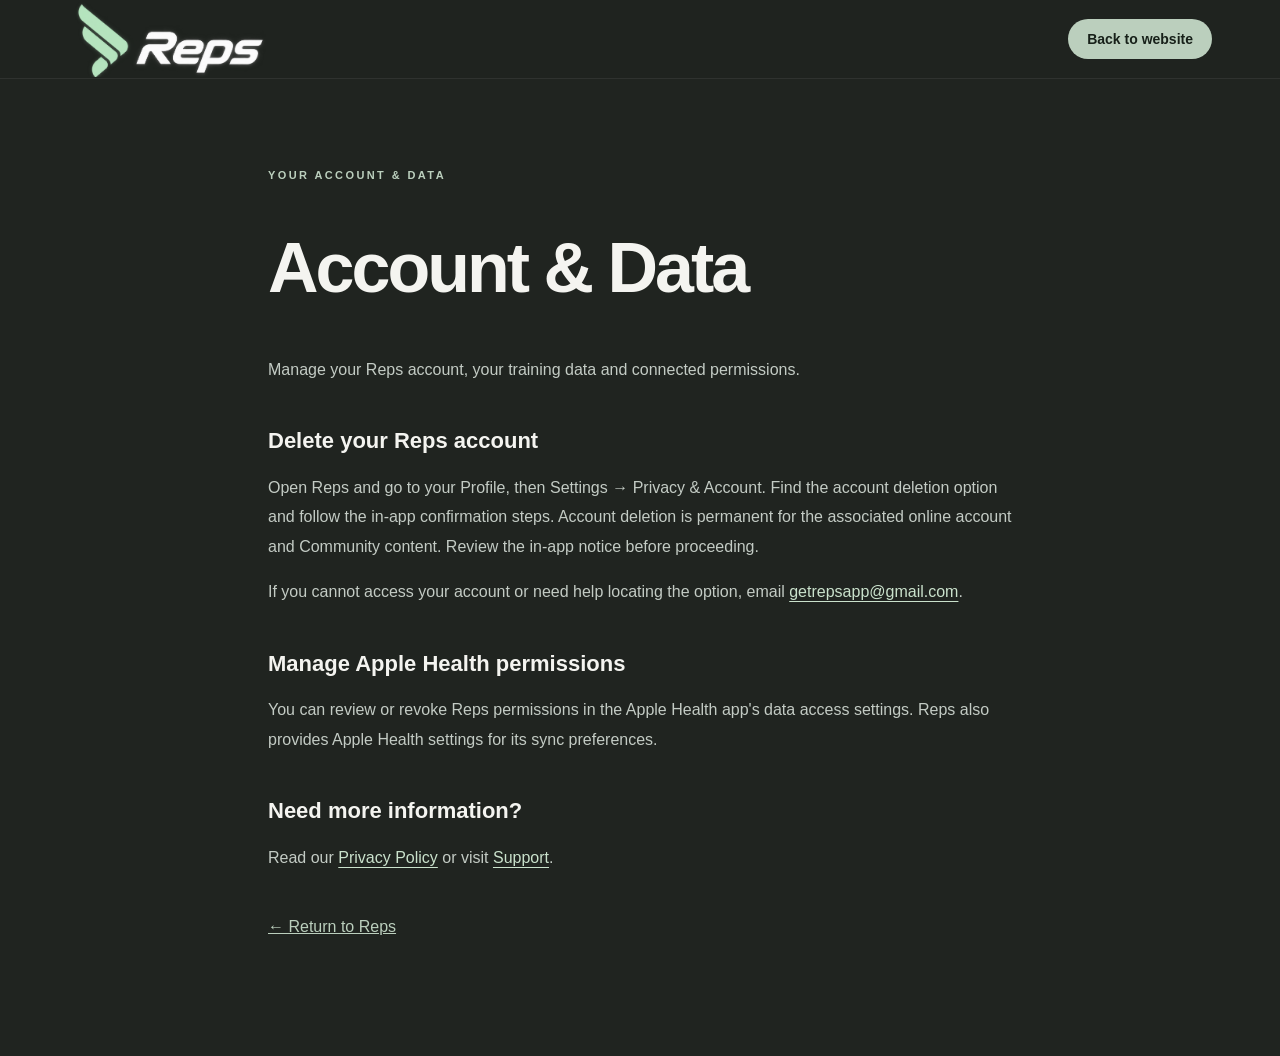
==== account.html @ 3c1cfc09 "Add files via upload" ====
<!DOCTYPE html>
<html lang="en-AU"><head><meta charset="utf-8"/><meta content="width=device-width,initial-scale=1" name="viewport"/><title>Account &amp; Data — Reps</title><link href="styles.css" rel="stylesheet"/></head><body><header class="site-header"><div class="wrap nav"><a class="wordmark" href="index.html"><img alt="Reps" class="nav-logo" src="assets/reps-wordmark-clean.png"/></a><a class="pill small" href="index.html">Back to website</a></div></header><main class="simple-page"><div class="eyebrow">YOUR ACCOUNT &amp; DATA</div><h1>Account &amp; Data</h1><p>Manage your Reps account, your training data and connected permissions.</p><h2>Delete your Reps account</h2><p>Open Reps and go to your Profile, then Settings → Privacy &amp; Account. Find the account deletion option and follow the in-app confirmation steps. Account deletion is permanent for the associated online account and Community content. Review the in-app notice before proceeding.</p><p>If you cannot access your account or need help locating the option, email <a href="mailto:getrepsapp@gmail.com?subject=Reps%20Account%20Deletion">getrepsapp@gmail.com</a>.</p><h2>Manage Apple Health permissions</h2><p>You can review or revoke Reps permissions in the Apple Health app's data access settings. Reps also provides Apple Health settings for its sync preferences.</p><h2>Need more information?</h2><p>Read our <a href="privacy.html">Privacy Policy</a> or visit <a href="support.html">Support</a>.</p><a class="back" href="index.html">← Return to Reps</a></main><script src="script.js"></script></body></html>
---- styles.css ----
:root{--bg:#202420;--surface:#2b302c;--surface2:#373d38;--sage:#bbcfbd;--text:#f4f4f0;--muted:#abb4ac;--line:#475048;--gold:#e1ba67}*{box-sizing:border-box}html{scroll-behavior:smooth}body{margin:0;background:var(--bg);color:var(--text);font-family:Inter,-apple-system,BlinkMacSystemFont,"Segoe UI",sans-serif;-webkit-font-smoothing:antialiased}a{color:inherit;text-decoration:none}button,a{outline-offset:4px}.wrap{max-width:1200px;margin:auto;padding:0 28px}.site-header{position:sticky;top:0;z-index:10;background:#202420e9;backdrop-filter:blur(18px);border-bottom:1px solid #ffffff12}.nav{height:78px;display:flex;align-items:center;justify-content:space-between;gap:20px}.wordmark{display:flex;align-items:center;gap:11px}.brand-icon{font-size:27px;color:var(--sage);transform:rotate(-28deg)}.brand-italic{font-size:34px;font-weight:900;font-style:italic;letter-spacing:-2.5px}.nav nav{display:flex;gap:31px;color:#d9dfda;font-size:14px}.nav nav a:hover,.footer-links a:hover{color:var(--sage)}.pill{display:inline-flex;gap:24px;align-items:center;justify-content:center;background:var(--sage);border-radius:100px;padding:16px 25px;font-weight:800;font-size:14px;color:#172019;transition:transform .15s,background .15s}.pill:hover{transform:translateY(-2px);background:#d7e5d8}.pill.small{padding:12px 19px}.pill.secondary{color:var(--text);background:#ffffff12;border:1px solid #ffffff26}.pill.secondary:hover{background:#ffffff20}.hero{min-height:700px;display:grid;grid-template-columns:1fr 1fr;align-items:center;gap:28px;overflow:hidden;padding-top:55px;padding-bottom:70px}.eyebrow{font-size:11px;letter-spacing:2.4px;font-weight:850;color:var(--sage)}.dot,.tiny-dot{display:inline-block;background:var(--sage);height:7px;width:7px;border-radius:50%;margin-right:8px;box-shadow:0 0 14px #b6cbb680}.hero h1{font-size:clamp(72px,8.3vw,120px);letter-spacing:-8px;line-height:.99;margin:31px 0}.hero h1 em,h2 em{font-style:normal;color:var(--sage)}.lead{color:#c5ccc6;font-size:20px;line-height:1.65;max-width:495px}.hero-actions{display:flex;gap:12px;flex-wrap:wrap;margin:33px 0 23px}.micro{font-size:12px;color:#96a39a}.hero-art{height:610px;position:relative;display:grid;place-items:center}.halo{position:absolute;width:480px;height:480px;border:1px solid #b6cbb62c;border-radius:50%;box-shadow:0 0 0 64px #b6cbb607,0 0 0 126px #b6cbb604;background:radial-gradient(circle,#83998124,transparent 67%)}.phone{width:230px;aspect-ratio:944/2048;overflow:hidden;border:4px solid #555e55;border-radius:32px;background:#151715;box-shadow:0 30px 70px #0007}.phone img{width:100%;height:100%;display:block;object-fit:cover}.hero-phone{width:264px;position:relative;transform:rotate(6deg);box-shadow:15px 35px 100px #000a}.floating-note{position:absolute;border:1px solid #59655c;background:#303830e8;border-radius:15px;padding:17px 20px;font-size:11px;letter-spacing:1px;font-weight:800;box-shadow:0 18px 40px #0005}.top-note{left:0;top:100px}.bottom-note{right:0;bottom:97px;color:var(--sage)}.stats-band{background:#2c322d;border-top:1px solid #ffffff0c;border-bottom:1px solid #ffffff0c}.stats{min-height:100px;display:flex;justify-content:space-between;align-items:center;gap:20px}.stats span{font-size:13px;letter-spacing:1px;color:#e1e5de;text-transform:uppercase;font-weight:700}.stats b{color:var(--sage);margin-right:18px}.section{padding-top:112px;padding-bottom:112px}.section-head{display:flex;justify-content:space-between;gap:50px;align-items:end;margin-bottom:52px}.section-head h2,.cta h2{font-size:clamp(46px,5.2vw,72px);line-height:1.07;letter-spacing:-3.5px;margin:20px 0 0}.section-head>p{max-width:350px;color:var(--muted);line-height:1.8;margin:0}.feature-grid{display:grid;grid-template-columns:repeat(4,1fr);gap:14px}.feature-card{min-height:250px;padding:28px 24px;background:var(--surface);border:1px solid #ffffff13;border-radius:24px}.feature-icon{height:55px;width:55px;display:grid;place-items:center;background:#b6cbb617;border:1px solid #b6cbb62f;border-radius:15px;color:var(--sage);font-size:33px}.feature-card h3{margin:27px 0 10px;font-size:18px}.feature-card p{font-size:13px;color:var(--muted);line-height:1.7}.showcase{background:#171c18;overflow:hidden}.gallery{display:flex;gap:30px;overflow-x:auto;scroll-snap-type:x mandatory;padding:20px 10px 45px;scrollbar-color:#7c8c7b transparent}.gallery figure{flex:none;margin:0;scroll-snap-align:start}.gallery .phone{width:240px;border-radius:28px;border-width:3px;box-shadow:0 24px 45px #0007}.gallery figcaption{display:flex;flex-direction:column;gap:8px;margin-top:24px}.gallery figcaption b{color:var(--sage);font-size:12px;letter-spacing:1.2px;text-transform:uppercase}.gallery figcaption span{color:#ccd2cb;font-size:14px}.gallery-hint{text-align:right;font-size:10px;letter-spacing:2px;color:#8f9d91}.compare-layout{display:grid;grid-template-columns:1fr 1fr;gap:24px}.plan-card{background:var(--surface);border:1px solid #4a564c;border-radius:28px;padding:36px}.plan-card.pro{background:linear-gradient(145deg,#343a32,#292d28);border-color:#81977f}.plan-top{border-bottom:1px solid #ffffff25;padding-bottom:26px}.plan-top h3{font-size:39px;letter-spacing:-2px;margin:13px 0}.plan-top p{color:var(--muted)}.plan-price{font-size:34px;font-weight:850;letter-spacing:-1px;margin-top:24px}.plan-price span{font-size:13px;font-weight:500;letter-spacing:0;color:var(--muted)}.plan-list{padding:0;margin:25px 0 0;list-style:none}.plan-list li{font-size:15px;padding:12px 0;color:#e1e6df;display:flex;align-items:center;gap:14px}.plan-list li:before{content:'✓';color:var(--sage);display:inline-grid;place-items:center;border-radius:50%;background:#b6cbb625;width:22px;height:22px;flex:none;font-weight:bold}.gold{color:var(--gold)}.pro-mark{font-size:20px;color:var(--gold)}.includes{font-size:13px;color:var(--sage);font-weight:800;margin:24px 0 -12px}.pro-disclaimer,.compare-footnote{color:#a7b1a8;font-size:12px;line-height:1.7}.compare-footnote{margin-top:25px}.cta{background:var(--sage);color:#1d251e}.cta-inner{display:flex;align-items:center;justify-content:space-between;gap:35px}.cta .eyebrow{color:#425a43}.cta h2 em{color:#607e64}.cta p{color:#506252}.cta-actions{display:flex;gap:12px;flex-wrap:wrap;max-width:370px}.pill.light{background:#202720;color:#fff}.pill.outline{background:transparent;border:1px solid #415c45;color:#202720}.cta-actions .micro{flex-basis:100%;color:#566d59}footer{background:#151a16;padding:52px 0 28px}.footer-content{display:grid;grid-template-columns:1fr 2fr;gap:25px}.footer-brand p{color:var(--muted);font-size:12px}.footer-links{display:flex;flex-wrap:wrap;gap:23px;align-items:center;justify-content:flex-end;font-size:13px;color:#ccd5cd}.footer-bottom{border-top:1px solid #ffffff21;padding-top:25px;margin-top:35px;grid-column:1/-1;display:flex;justify-content:space-between;gap:20px;color:#8d9d91;font-size:12px}.simple-page{max-width:800px;margin:90px auto 120px;padding:0 28px}.simple-page h1{font-size:clamp(40px,6vw,70px);letter-spacing:-3px}.simple-page h2{margin-top:44px;font-size:22px}.simple-page p,.simple-page li{color:#c3cbc4;line-height:1.85}.notice{border:1px solid #798d7b;background:#303b32;padding:20px;border-radius:16px}.simple-page a:not(.pill){color:var(--sage);text-decoration:underline}.simple-page .back{display:inline-block;margin-top:30px}@media(max-width:950px){.feature-grid{grid-template-columns:repeat(2,1fr)}.hero h1{letter-spacing:-5px}.floating-note{display:none}.nav nav{gap:15px}}@media(max-width:700px){.wrap{padding-left:20px;padding-right:20px}.nav{height:70px}.nav nav{display:none}.brand-italic{font-size:29px}.hero{grid-template-columns:1fr;gap:5px;padding-top:73px;padding-bottom:45px}.hero h1{font-size:74px;margin:25px 0}.hero-art{height:510px}.hero-phone{width:210px}.halo{width:340px;height:340px}.lead{font-size:17px}.stats{flex-wrap:wrap;padding-top:19px;padding-bottom:19px;gap:16px}.stats span{font-size:10px}.stats b{margin-right:6px}.section{padding-top:76px;padding-bottom:76px}.section-head{display:block;margin-bottom:35px}.section-head h2,.cta h2{letter-spacing:-2.2px}.section-head>p{margin-top:20px}.feature-grid{grid-template-columns:1fr 1fr;gap:10px}.feature-card{padding:21px 16px;min-height:235px}.feature-card h3{font-size:16px}.gallery{gap:17px}.gallery .phone{width:205px}.compare-layout{grid-template-columns:1fr}.plan-card{padding:26px}.cta-inner{display:block}.cta-actions{margin-top:33px}.footer-content{grid-template-columns:1fr}.footer-links{justify-content:flex-start;gap:16px}.footer-bottom{display:block}.footer-bottom span{display:block;margin-top:10px}}@media(max-width:400px){.hero h1{font-size:63px}.feature-grid{grid-template-columns:1fr}.feature-card{min-height:auto}.pill{padding:15px 18px}}

/* Dedicated editorial Reps Pro section */
.pro-section{background:radial-gradient(ellipse at 83% 8%,#6c63402c,transparent 45%),#222720;border-top:1px solid #ffffff13}.pro-header{display:flex;align-items:center;justify-content:space-between;gap:36px;margin-bottom:44px}.pro-header h2{font-size:clamp(48px,6vw,76px);line-height:1.06;letter-spacing:-3.5px;margin:22px 0}.pro-header h2 em{font-style:normal;color:#ddc694}.pro-header p{max-width:590px;font-size:17px;color:#c0c8bd;line-height:1.8}.pro-emblem{min-width:190px;width:215px;height:215px;border:1px solid #a78b4b66;border-radius:50%;display:flex;align-items:center;justify-content:center;flex-direction:column;background:radial-gradient(circle,#bba16921,#201f1a 75%);box-shadow:0 0 0 16px #c6a96b0a}.pro-emblem span{font-size:48px;font-weight:900;font-style:italic;letter-spacing:-4px;color:#eed49a}.pro-emblem strong{font-size:13px;letter-spacing:5px;color:#dfbc72}.pro-feature-grid{display:grid;grid-template-columns:repeat(3,minmax(0,1fr));gap:15px}.pro-feature{background:#30352f;border:1px solid #a18b594a;padding:29px;border-radius:23px;min-height:210px}.pro-feature-symbol{display:grid;place-items:center;width:48px;height:48px;border-radius:15px;background:#d7b66d1b;border:1px solid #d7b66d38;font-size:25px;color:#e4c786}.pro-feature h3{font-size:19px;margin:22px 0 9px}.pro-feature p{font-size:14px;line-height:1.7;color:#bec7bc;margin:0}.membership-panel{display:grid;grid-template-columns:1.3fr 1fr;gap:45px;background:#171b17;border:1px solid #9a8b6755;border-radius:27px;padding:38px;margin-top:24px}.membership-panel h3{font-size:35px;letter-spacing:-1px;margin:12px 0}.membership-panel p{font-size:15px;line-height:1.75;color:#b7c2b7}.free-chips{display:flex;flex-wrap:wrap;gap:9px;margin-top:22px}.free-chips span{border-radius:100px;border:1px solid #8ca68a4a;background:#8ca68a18;color:#d5e2d2;padding:9px 12px;font-size:12px}.membership-price{border-left:1px solid #ffffff27;padding-left:40px}.membership-price strong{display:block;font-size:42px;margin:14px 0 0;color:#f5e4b9;letter-spacing:-2px}.membership-price small{font-size:15px;letter-spacing:0;color:#c8c2aa;font-weight:500}.membership-price>p{margin:6px 0}.soon-pill{display:inline-block;background:#d5bc8340;border:1px solid #d5bc8380;color:#f4db9d;font-weight:700;font-size:12px;border-radius:30px;padding:10px 15px;margin:21px 0 12px}.membership-price .membership-small{font-size:12px;color:#a5afa4}@media(max-width:900px){.pro-feature-grid{grid-template-columns:repeat(2,minmax(0,1fr))}.membership-panel{gap:22px}}@media(max-width:700px){.pro-header{display:block}.pro-emblem{display:none}.pro-feature-grid{grid-template-columns:1fr}.pro-feature{min-height:0}.membership-panel{grid-template-columns:1fr;padding:25px}.membership-price{border-left:0;border-top:1px solid #ffffff27;padding:27px 0 0}.pro-header h2{letter-spacing:-2px}}

/* Official Reps branding and updated screenshot gallery */
.nav-logo{width:154px;max-height:65px;object-fit:contain;display:block}
.footer-logo{width:182px;max-width:100%;height:auto;display:block}
.preview-brand{display:flex;justify-content:center;align-items:center;margin:-8px auto 34px;padding:10px 16px}
.preview-brand img{width:min(500px,90%);height:auto;display:block;filter:drop-shadow(0 14px 26px #0005)}
@media(max-width:700px){.nav-logo{width:118px}.preview-brand{margin:0 auto 20px}.preview-brand img{width:min(350px,100%)}}

/* Launch polish: stronger Reps branding, support and motion */
.nav-logo{width:205px;max-height:75px}.footer-logo{width:225px}.preview-brand img{width:min(650px,95%)}
.contact-section{background:#252b26;border-top:1px solid #ffffff12}.contact-layout{display:grid;grid-template-columns:1fr 1fr;gap:76px;align-items:center}.contact-layout h2{font-size:clamp(48px,6vw,74px);line-height:1.06;letter-spacing:-3px;margin:18px 0}.contact-layout h2 em{color:var(--sage);font-style:normal}.contact-layout p{color:#b4c0b7;line-height:1.75;max-width:480px}.contact-mail{display:inline-block;margin-top:16px;color:#d1e8d3;font-weight:750;font-size:clamp(15px,2.2vw,22px);border-bottom:1px solid #8baa8d;padding-bottom:10px}.contact-links{display:grid;gap:12px}.contact-links a{display:grid;gap:10px;padding:25px;border:1px solid #5b6b5d;background:#303832;border-radius:20px;transition:background .25s,transform .25s,border-color .25s}.contact-links a:hover{transform:translateY(-4px);background:#39473c;border-color:#94b49a}.contact-links a>span{font-size:12px;color:#aecaaf;text-transform:uppercase;letter-spacing:1.6px}.contact-links strong{font-size:18px;font-weight:650}.support-highlight{background:linear-gradient(120deg,#36443a,#2a332c);padding:32px;border-radius:24px;border:1px solid #8ba98d66;margin:32px 0 42px}.support-highlight>span{letter-spacing:2px;font-weight:800;color:var(--sage);font-size:12px}.support-highlight h2{margin:12px 0}.support-highlight .pill{margin-top:12px}.support-bottom{display:flex;flex-wrap:wrap;gap:20px;margin-top:35px;color:var(--sage)}.simple-page a:not(.pill):not(.back){color:#cae2cc;text-decoration:underline;text-underline-offset:4px}
/* Introduce content gracefully while preserving accessibility and no-JS rendering */
@keyframes reps-hero-in{from{opacity:0;transform:translateY(25px)}to{opacity:1;transform:translateY(0)}}
@keyframes reps-float{0%,100%{translate:0 0}50%{translate:0 -12px}}
@keyframes reps-glow{0%,100%{opacity:.55;scale:1}50%{opacity:.9;scale:1.06}}
.hero-copy{animation:reps-hero-in .85s ease-out both}.hero-art{animation:reps-hero-in 1s .12s ease-out both}.hero-phone{animation:reps-float 7s ease-in-out infinite}.halo{animation:reps-glow 8s ease-in-out infinite}.feature-card,.pro-feature,.gallery figure{transition:transform .35s ease,box-shadow .35s ease,border-color .35s ease}.feature-card:hover,.pro-feature:hover{transform:translateY(-6px);border-color:#a8c3a877;box-shadow:0 18px 35px #0003}.gallery figure:hover{transform:translateY(-5px)}.reveal-ready{opacity:0;transform:translateY(24px);transition:opacity .72s ease,transform .72s ease}.reveal-ready.revealed{opacity:1;transform:translateY(0)}
@media(max-width:850px){.contact-layout{grid-template-columns:1fr;gap:32px}.nav-logo{width:155px}.footer-logo{width:190px}}
@media(max-width:700px){.nav-logo{width:144px}.preview-brand img{width:min(440px,100%)}.contact-layout h2{letter-spacing:-1.7px}.contact-links strong{font-size:16px}}
@media(prefers-reduced-motion:reduce){html{scroll-behavior:auto!important}*,*::before,*::after{animation:none!important;transition:none!important}.reveal-ready{opacity:1!important;transform:none!important}}
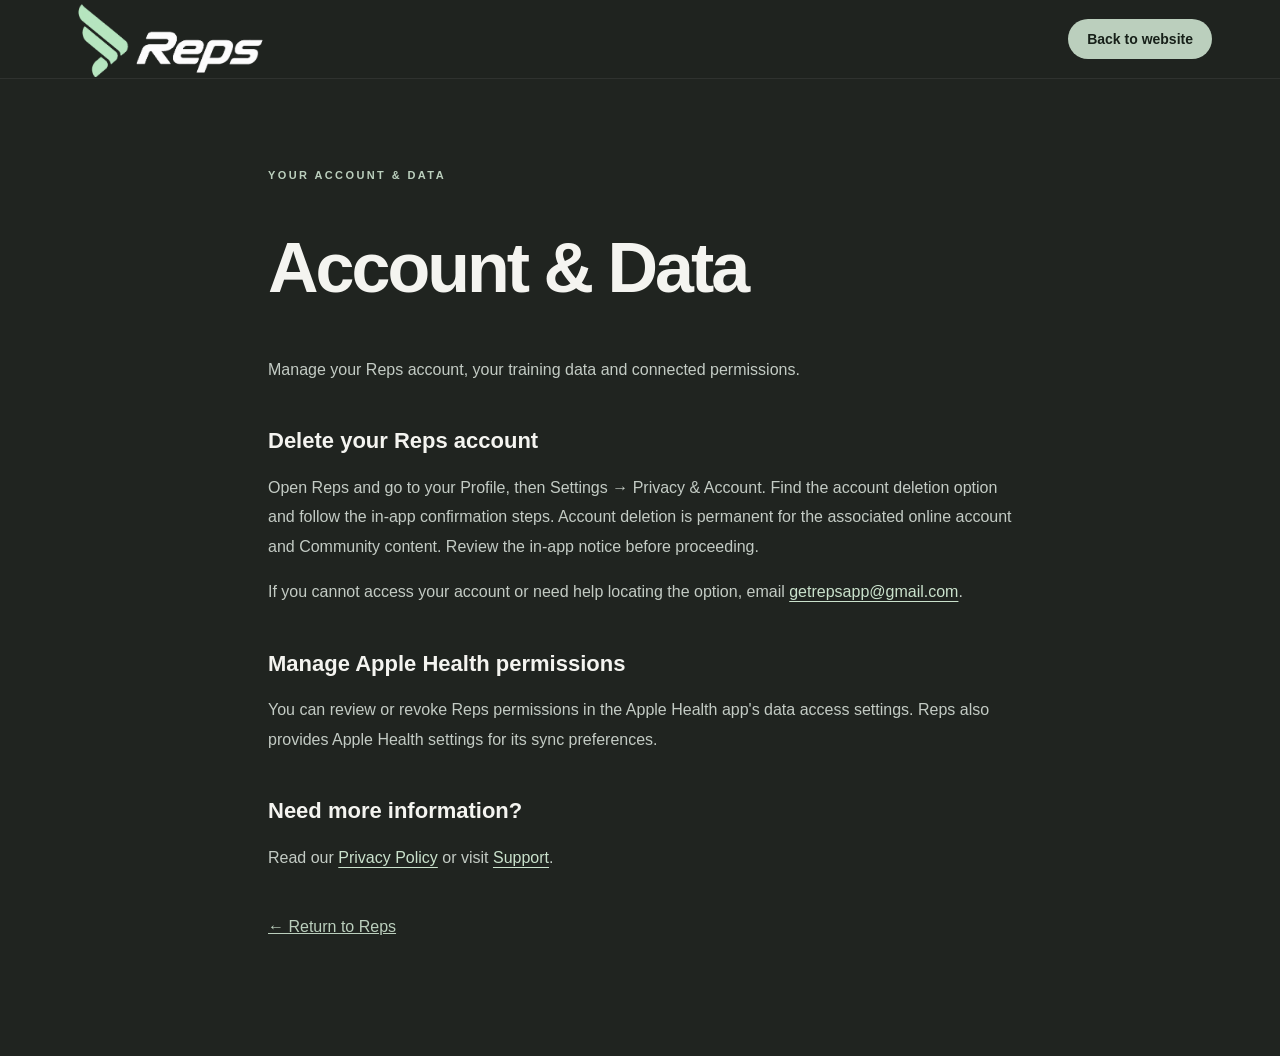
==== commit 29bc2244: "Add mint wing browser and Safari icons across website" ====
--- a/account.html
+++ b/account.html
@@ -1,2 +1,6 @@
 <!DOCTYPE html>
-<html lang="en-AU"><head><meta charset="utf-8"/><meta content="width=device-width,initial-scale=1" name="viewport"/><title>Account &amp; Data — Reps</title><link href="styles.css" rel="stylesheet"/></head><body><header class="site-header"><div class="wrap nav"><a class="wordmark" href="index.html"><img alt="Reps" class="nav-logo" src="assets/reps-wordmark-clean.png"/></a><a class="pill small" href="index.html">Back to website</a></div></header><main class="simple-page"><div class="eyebrow">YOUR ACCOUNT &amp; DATA</div><h1>Account &amp; Data</h1><p>Manage your Reps account, your training data and connected permissions.</p><h2>Delete your Reps account</h2><p>Open Reps and go to your Profile, then Settings → Privacy &amp; Account. Find the account deletion option and follow the in-app confirmation steps. Account deletion is permanent for the associated online account and Community content. Review the in-app notice before proceeding.</p><p>If you cannot access your account or need help locating the option, email <a href="mailto:getrepsapp@gmail.com?subject=Reps%20Account%20Deletion">getrepsapp@gmail.com</a>.</p><h2>Manage Apple Health permissions</h2><p>You can review or revoke Reps permissions in the Apple Health app's data access settings. Reps also provides Apple Health settings for its sync preferences.</p><h2>Need more information?</h2><p>Read our <a href="privacy.html">Privacy Policy</a> or visit <a href="support.html">Support</a>.</p><a class="back" href="index.html">← Return to Reps</a></main><script src="script.js"></script></body></html>
+<html lang="en-AU"><head><meta charset="utf-8"/><meta content="width=device-width,initial-scale=1" name="viewport"/><title>Account &amp; Data — Reps</title><link href="styles.css" rel="stylesheet"/>
+<link rel="icon" href="favicon.ico?v=1" sizes="any"/>
+<link rel="icon" type="image/png" sizes="32x32" href="favicon-32x32.png?v=1"/>
+<link rel="apple-touch-icon" sizes="180x180" href="apple-touch-icon.png?v=1"/>
+</head><body><header class="site-header"><div class="wrap nav"><a class="wordmark" href="index.html"><img alt="Reps" class="nav-logo" src="assets/reps-wordmark-clean.png"/></a><a class="pill small" href="index.html">Back to website</a></div></header><main class="simple-page"><div class="eyebrow">YOUR ACCOUNT &amp; DATA</div><h1>Account &amp; Data</h1><p>Manage your Reps account, your training data and connected permissions.</p><h2>Delete your Reps account</h2><p>Open Reps and go to your Profile, then Settings → Privacy &amp; Account. Find the account deletion option and follow the in-app confirmation steps. Account deletion is permanent for the associated online account and Community content. Review the in-app notice before proceeding.</p><p>If you cannot access your account or need help locating the option, email <a href="mailto:getrepsapp@gmail.com?subject=Reps%20Account%20Deletion">getrepsapp@gmail.com</a>.</p><h2>Manage Apple Health permissions</h2><p>You can review or revoke Reps permissions in the Apple Health app's data access settings. Reps also provides Apple Health settings for its sync preferences.</p><h2>Need more information?</h2><p>Read our <a href="privacy.html">Privacy Policy</a> or visit <a href="support.html">Support</a>.</p><a class="back" href="index.html">← Return to Reps</a></main><script src="script.js"></script></body></html>
--- a/styles.css
+++ b/styles.css
@@ -1,13 +1,13 @@
 :root{--bg:#202420;--surface:#2b302c;--surface2:#373d38;--sage:#bbcfbd;--text:#f4f4f0;--muted:#abb4ac;--line:#475048;--gold:#e1ba67}*{box-sizing:border-box}html{scroll-behavior:smooth}body{margin:0;background:var(--bg);color:var(--text);font-family:Inter,-apple-system,BlinkMacSystemFont,"Segoe UI",sans-serif;-webkit-font-smoothing:antialiased}a{color:inherit;text-decoration:none}button,a{outline-offset:4px}.wrap{max-width:1200px;margin:auto;padding:0 28px}.site-header{position:sticky;top:0;z-index:10;background:#202420e9;backdrop-filter:blur(18px);border-bottom:1px solid #ffffff12}.nav{height:78px;display:flex;align-items:center;justify-content:space-between;gap:20px}.wordmark{display:flex;align-items:center;gap:11px}.brand-icon{font-size:27px;color:var(--sage);transform:rotate(-28deg)}.brand-italic{font-size:34px;font-weight:900;font-style:italic;letter-spacing:-2.5px}.nav nav{display:flex;gap:31px;color:#d9dfda;font-size:14px}.nav nav a:hover,.footer-links a:hover{color:var(--sage)}.pill{display:inline-flex;gap:24px;align-items:center;justify-content:center;background:var(--sage);border-radius:100px;padding:16px 25px;font-weight:800;font-size:14px;color:#172019;transition:transform .15s,background .15s}.pill:hover{transform:translateY(-2px);background:#d7e5d8}.pill.small{padding:12px 19px}.pill.secondary{color:var(--text);background:#ffffff12;border:1px solid #ffffff26}.pill.secondary:hover{background:#ffffff20}.hero{min-height:700px;display:grid;grid-template-columns:1fr 1fr;align-items:center;gap:28px;overflow:hidden;padding-top:55px;padding-bottom:70px}.eyebrow{font-size:11px;letter-spacing:2.4px;font-weight:850;color:var(--sage)}.dot,.tiny-dot{display:inline-block;background:var(--sage);height:7px;width:7px;border-radius:50%;margin-right:8px;box-shadow:0 0 14px #b6cbb680}.hero h1{font-size:clamp(72px,8.3vw,120px);letter-spacing:-8px;line-height:.99;margin:31px 0}.hero h1 em,h2 em{font-style:normal;color:var(--sage)}.lead{color:#c5ccc6;font-size:20px;line-height:1.65;max-width:495px}.hero-actions{display:flex;gap:12px;flex-wrap:wrap;margin:33px 0 23px}.micro{font-size:12px;color:#96a39a}.hero-art{height:610px;position:relative;display:grid;place-items:center}.halo{position:absolute;width:480px;height:480px;border:1px solid #b6cbb62c;border-radius:50%;box-shadow:0 0 0 64px #b6cbb607,0 0 0 126px #b6cbb604;background:radial-gradient(circle,#83998124,transparent 67%)}.phone{width:230px;aspect-ratio:944/2048;overflow:hidden;border:4px solid #555e55;border-radius:32px;background:#151715;box-shadow:0 30px 70px #0007}.phone img{width:100%;height:100%;display:block;object-fit:cover}.hero-phone{width:264px;position:relative;transform:rotate(6deg);box-shadow:15px 35px 100px #000a}.floating-note{position:absolute;border:1px solid #59655c;background:#303830e8;border-radius:15px;padding:17px 20px;font-size:11px;letter-spacing:1px;font-weight:800;box-shadow:0 18px 40px #0005}.top-note{left:0;top:100px}.bottom-note{right:0;bottom:97px;color:var(--sage)}.stats-band{background:#2c322d;border-top:1px solid #ffffff0c;border-bottom:1px solid #ffffff0c}.stats{min-height:100px;display:flex;justify-content:space-between;align-items:center;gap:20px}.stats span{font-size:13px;letter-spacing:1px;color:#e1e5de;text-transform:uppercase;font-weight:700}.stats b{color:var(--sage);margin-right:18px}.section{padding-top:112px;padding-bottom:112px}.section-head{display:flex;justify-content:space-between;gap:50px;align-items:end;margin-bottom:52px}.section-head h2,.cta h2{font-size:clamp(46px,5.2vw,72px);line-height:1.07;letter-spacing:-3.5px;margin:20px 0 0}.section-head>p{max-width:350px;color:var(--muted);line-height:1.8;margin:0}.feature-grid{display:grid;grid-template-columns:repeat(4,1fr);gap:14px}.feature-card{min-height:250px;padding:28px 24px;background:var(--surface);border:1px solid #ffffff13;border-radius:24px}.feature-icon{height:55px;width:55px;display:grid;place-items:center;background:#b6cbb617;border:1px solid #b6cbb62f;border-radius:15px;color:var(--sage);font-size:33px}.feature-card h3{margin:27px 0 10px;font-size:18px}.feature-card p{font-size:13px;color:var(--muted);line-height:1.7}.showcase{background:#171c18;overflow:hidden}.gallery{display:flex;gap:30px;overflow-x:auto;scroll-snap-type:x mandatory;padding:20px 10px 45px;scrollbar-color:#7c8c7b transparent}.gallery figure{flex:none;margin:0;scroll-snap-align:start}.gallery .phone{width:240px;border-radius:28px;border-width:3px;box-shadow:0 24px 45px #0007}.gallery figcaption{display:flex;flex-direction:column;gap:8px;margin-top:24px}.gallery figcaption b{color:var(--sage);font-size:12px;letter-spacing:1.2px;text-transform:uppercase}.gallery figcaption span{color:#ccd2cb;font-size:14px}.gallery-hint{text-align:right;font-size:10px;letter-spacing:2px;color:#8f9d91}.compare-layout{display:grid;grid-template-columns:1fr 1fr;gap:24px}.plan-card{background:var(--surface);border:1px solid #4a564c;border-radius:28px;padding:36px}.plan-card.pro{background:linear-gradient(145deg,#343a32,#292d28);border-color:#81977f}.plan-top{border-bottom:1px solid #ffffff25;padding-bottom:26px}.plan-top h3{font-size:39px;letter-spacing:-2px;margin:13px 0}.plan-top p{color:var(--muted)}.plan-price{font-size:34px;font-weight:850;letter-spacing:-1px;margin-top:24px}.plan-price span{font-size:13px;font-weight:500;letter-spacing:0;color:var(--muted)}.plan-list{padding:0;margin:25px 0 0;list-style:none}.plan-list li{font-size:15px;padding:12px 0;color:#e1e6df;display:flex;align-items:center;gap:14px}.plan-list li:before{content:'✓';color:var(--sage);display:inline-grid;place-items:center;border-radius:50%;background:#b6cbb625;width:22px;height:22px;flex:none;font-weight:bold}.gold{color:var(--gold)}.pro-mark{font-size:20px;color:var(--gold)}.includes{font-size:13px;color:var(--sage);font-weight:800;margin:24px 0 -12px}.pro-disclaimer,.compare-footnote{color:#a7b1a8;font-size:12px;line-height:1.7}.compare-footnote{margin-top:25px}.cta{background:var(--sage);color:#1d251e}.cta-inner{display:flex;align-items:center;justify-content:space-between;gap:35px}.cta .eyebrow{color:#425a43}.cta h2 em{color:#607e64}.cta p{color:#506252}.cta-actions{display:flex;gap:12px;flex-wrap:wrap;max-width:370px}.pill.light{background:#202720;color:#fff}.pill.outline{background:transparent;border:1px solid #415c45;color:#202720}.cta-actions .micro{flex-basis:100%;color:#566d59}footer{background:#151a16;padding:52px 0 28px}.footer-content{display:grid;grid-template-columns:1fr 2fr;gap:25px}.footer-brand p{color:var(--muted);font-size:12px}.footer-links{display:flex;flex-wrap:wrap;gap:23px;align-items:center;justify-content:flex-end;font-size:13px;color:#ccd5cd}.footer-bottom{border-top:1px solid #ffffff21;padding-top:25px;margin-top:35px;grid-column:1/-1;display:flex;justify-content:space-between;gap:20px;color:#8d9d91;font-size:12px}.simple-page{max-width:800px;margin:90px auto 120px;padding:0 28px}.simple-page h1{font-size:clamp(40px,6vw,70px);letter-spacing:-3px}.simple-page h2{margin-top:44px;font-size:22px}.simple-page p,.simple-page li{color:#c3cbc4;line-height:1.85}.notice{border:1px solid #798d7b;background:#303b32;padding:20px;border-radius:16px}.simple-page a:not(.pill){color:var(--sage);text-decoration:underline}.simple-page .back{display:inline-block;margin-top:30px}@media(max-width:950px){.feature-grid{grid-template-columns:repeat(2,1fr)}.hero h1{letter-spacing:-5px}.floating-note{display:none}.nav nav{gap:15px}}@media(max-width:700px){.wrap{padding-left:20px;padding-right:20px}.nav{height:70px}.nav nav{display:none}.brand-italic{font-size:29px}.hero{grid-template-columns:1fr;gap:5px;padding-top:73px;padding-bottom:45px}.hero h1{font-size:74px;margin:25px 0}.hero-art{height:510px}.hero-phone{width:210px}.halo{width:340px;height:340px}.lead{font-size:17px}.stats{flex-wrap:wrap;padding-top:19px;padding-bottom:19px;gap:16px}.stats span{font-size:10px}.stats b{margin-right:6px}.section{padding-top:76px;padding-bottom:76px}.section-head{display:block;margin-bottom:35px}.section-head h2,.cta h2{letter-spacing:-2.2px}.section-head>p{margin-top:20px}.feature-grid{grid-template-columns:1fr 1fr;gap:10px}.feature-card{padding:21px 16px;min-height:235px}.feature-card h3{font-size:16px}.gallery{gap:17px}.gallery .phone{width:205px}.compare-layout{grid-template-columns:1fr}.plan-card{padding:26px}.cta-inner{display:block}.cta-actions{margin-top:33px}.footer-content{grid-template-columns:1fr}.footer-links{justify-content:flex-start;gap:16px}.footer-bottom{display:block}.footer-bottom span{display:block;margin-top:10px}}@media(max-width:400px){.hero h1{font-size:63px}.feature-grid{grid-template-columns:1fr}.feature-card{min-height:auto}.pill{padding:15px 18px}}
 
 /* Dedicated editorial Reps Pro section */
-.pro-section{background:radial-gradient(ellipse at 83% 8%,#6c63402c,transparent 45%),#222720;border-top:1px solid #ffffff13}.pro-header{display:flex;align-items:center;justify-content:space-between;gap:36px;margin-bottom:44px}.pro-header h2{font-size:clamp(48px,6vw,76px);line-height:1.06;letter-spacing:-3.5px;margin:22px 0}.pro-header h2 em{font-style:normal;color:#ddc694}.pro-header p{max-width:590px;font-size:17px;color:#c0c8bd;line-height:1.8}.pro-emblem{min-width:190px;width:215px;height:215px;border:1px solid #a78b4b66;border-radius:50%;display:flex;align-items:center;justify-content:center;flex-direction:column;background:radial-gradient(circle,#bba16921,#201f1a 75%);box-shadow:0 0 0 16px #c6a96b0a}.pro-emblem span{font-size:48px;font-weight:900;font-style:italic;letter-spacing:-4px;color:#eed49a}.pro-emblem strong{font-size:13px;letter-spacing:5px;color:#dfbc72}.pro-feature-grid{display:grid;grid-template-columns:repeat(3,minmax(0,1fr));gap:15px}.pro-feature{background:#30352f;border:1px solid #a18b594a;padding:29px;border-radius:23px;min-height:210px}.pro-feature-symbol{display:grid;place-items:center;width:48px;height:48px;border-radius:15px;background:#d7b66d1b;border:1px solid #d7b66d38;font-size:25px;color:#e4c786}.pro-feature h3{font-size:19px;margin:22px 0 9px}.pro-feature p{font-size:14px;line-height:1.7;color:#bec7bc;margin:0}.membership-panel{display:grid;grid-template-columns:1.3fr 1fr;gap:45px;background:#171b17;border:1px solid #9a8b6755;border-radius:27px;padding:38px;margin-top:24px}.membership-panel h3{font-size:35px;letter-spacing:-1px;margin:12px 0}.membership-panel p{font-size:15px;line-height:1.75;color:#b7c2b7}.free-chips{display:flex;flex-wrap:wrap;gap:9px;margin-top:22px}.free-chips span{border-radius:100px;border:1px solid #8ca68a4a;background:#8ca68a18;color:#d5e2d2;padding:9px 12px;font-size:12px}.membership-price{border-left:1px solid #ffffff27;padding-left:40px}.membership-price strong{display:block;font-size:42px;margin:14px 0 0;color:#f5e4b9;letter-spacing:-2px}.membership-price small{font-size:15px;letter-spacing:0;color:#c8c2aa;font-weight:500}.membership-price>p{margin:6px 0}.soon-pill{display:inline-block;background:#d5bc8340;border:1px solid #d5bc8380;color:#f4db9d;font-weight:700;font-size:12px;border-radius:30px;padding:10px 15px;margin:21px 0 12px}.membership-price .membership-small{font-size:12px;color:#a5afa4}@media(max-width:900px){.pro-feature-grid{grid-template-columns:repeat(2,minmax(0,1fr))}.membership-panel{gap:22px}}@media(max-width:700px){.pro-header{display:block}.pro-emblem{display:none}.pro-feature-grid{grid-template-columns:1fr}.pro-feature{min-height:0}.membership-panel{grid-template-columns:1fr;padding:25px}.membership-price{border-left:0;border-top:1px solid #ffffff27;padding:27px 0 0}.pro-header h2{letter-spacing:-2px}}
+.pro-section{background:#202420;border-top:1px solid #ffffff13}.pro-header{display:flex;align-items:center;justify-content:space-between;gap:36px;margin-bottom:44px}.pro-header h2{font-size:clamp(48px,6vw,76px);line-height:1.06;letter-spacing:-3.5px;margin:22px 0}.pro-header h2 em{font-style:normal;color:var(--sage)}.pro-header p{max-width:590px;font-size:17px;color:#c0c8bd;line-height:1.8}.pro-emblem{min-width:190px;width:215px;height:215px;border:1px solid #a78b4b66;border-radius:50%;display:flex;align-items:center;justify-content:center;flex-direction:column;background:#191e1a;box-shadow:none}.pro-emblem span{font-size:48px;font-weight:900;font-style:italic;letter-spacing:-4px;color:var(--text)}.pro-emblem strong{font-size:13px;letter-spacing:5px;color:#dfbc72}.pro-feature-grid{display:grid;grid-template-columns:repeat(3,minmax(0,1fr));gap:15px}.pro-feature{background:var(--surface);border:1px solid var(--line);padding:29px;border-radius:23px;min-height:210px}.pro-feature-symbol{display:grid;place-items:center;width:48px;height:48px;border-radius:15px;background:#bbcfbd14;border:1px solid #bbcfbd30;font-size:25px;color:var(--sage)}.pro-feature h3{font-size:19px;margin:22px 0 9px}.pro-feature p{font-size:14px;line-height:1.7;color:#bec7bc;margin:0}.membership-panel{display:grid;grid-template-columns:1.3fr 1fr;gap:45px;background:#171b17;border:1px solid var(--line);border-radius:27px;padding:38px;margin-top:24px}.membership-panel h3{font-size:35px;letter-spacing:-1px;margin:12px 0}.membership-panel p{font-size:15px;line-height:1.75;color:#b7c2b7}.free-chips{display:flex;flex-wrap:wrap;gap:9px;margin-top:22px}.free-chips span{border-radius:100px;border:1px solid #8ca68a4a;background:#8ca68a18;color:#d5e2d2;padding:9px 12px;font-size:12px}.membership-price{border-left:1px solid #ffffff27;padding-left:40px}.membership-price strong{display:block;font-size:42px;margin:14px 0 0;color:var(--text);letter-spacing:-2px}.membership-price small{font-size:15px;letter-spacing:0;color:var(--muted);font-weight:500}.membership-price>p{margin:6px 0}.soon-pill{display:inline-block;background:#bbcfbd14;border:1px solid #bbcfbd40;color:var(--sage);font-weight:700;font-size:12px;border-radius:30px;padding:10px 15px;margin:21px 0 12px}.membership-price .membership-small{font-size:12px;color:#a5afa4}@media(max-width:900px){.pro-feature-grid{grid-template-columns:repeat(2,minmax(0,1fr))}.membership-panel{gap:22px}}@media(max-width:700px){.pro-header{display:block}.pro-emblem{display:none}.pro-feature-grid{grid-template-columns:1fr}.pro-feature{min-height:0}.membership-panel{grid-template-columns:1fr;padding:25px}.membership-price{border-left:0;border-top:1px solid #ffffff27;padding:27px 0 0}.pro-header h2{letter-spacing:-2px}}
 
 /* Official Reps branding and updated screenshot gallery */
 .nav-logo{width:154px;max-height:65px;object-fit:contain;display:block}
 .footer-logo{width:182px;max-width:100%;height:auto;display:block}
 .preview-brand{display:flex;justify-content:center;align-items:center;margin:-8px auto 34px;padding:10px 16px}
-.preview-brand img{width:min(500px,90%);height:auto;display:block;filter:drop-shadow(0 14px 26px #0005)}
+.preview-brand img{width:min(500px,90%);height:auto;display:block;filter:none}
 @media(max-width:700px){.nav-logo{width:118px}.preview-brand{margin:0 auto 20px}.preview-brand img{width:min(350px,100%)}}
 
 /* Launch polish: stronger Reps branding, support and motion */
@@ -21,3 +21,8 @@
 @media(max-width:850px){.contact-layout{grid-template-columns:1fr;gap:32px}.nav-logo{width:155px}.footer-logo{width:190px}}
 @media(max-width:700px){.nav-logo{width:144px}.preview-brand img{width:min(440px,100%)}.contact-layout h2{letter-spacing:-1.7px}.contact-links strong{font-size:16px}}
 @media(prefers-reduced-motion:reduce){html{scroll-behavior:auto!important}*,*::before,*::after{animation:none!important;transition:none!important}.reveal-ready{opacity:1!important;transform:none!important}}
+
+/* Keep footer ownership together and wrap cleanly on smaller screens. */
+.footer-bottom{align-items:center;flex-wrap:wrap;line-height:1.6;column-gap:28px;row-gap:8px}.footer-bottom p{margin:0}.footer-copyright{flex:1 1 330px}.footer-disclaimer{text-align:right}.footer-links a{white-space:nowrap}.pro-section .eyebrow.gold{color:var(--sage)}.pro-header .eyebrow.gold{color:#d7c298}.pro-emblem strong{color:#d7c298}
+@media(max-width:700px){.footer-bottom{display:flex;flex-direction:column;align-items:flex-start;margin-top:20px;padding-top:20px}.footer-copyright{flex:initial}.footer-bottom .footer-copyright span{display:inline;margin:0}.footer-disclaimer{text-align:left}.footer-links{line-height:1.7}}
+
